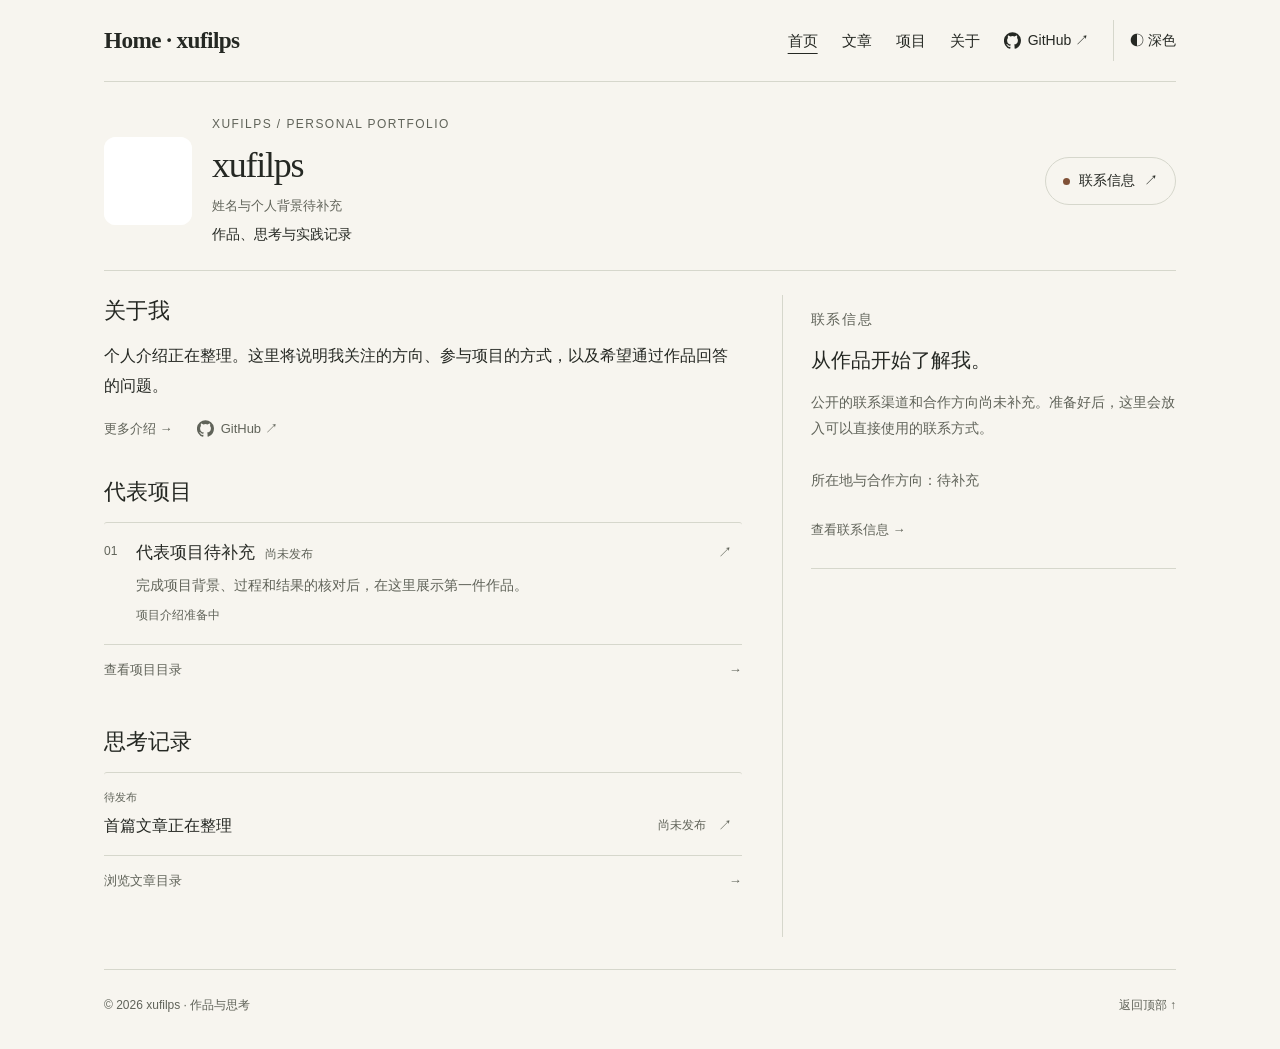
==== index.html @ 19812575 "fix: refine mobile heading and profile placeholders" ====
<!doctype html>
<html lang="zh-CN">
<head>
  <meta charset="utf-8">
  <meta name="viewport" content="width=device-width, initial-scale=1">
  <meta name="description" content="xufilps 的个人作品集：项目、思考与实践记录。">
  <meta name="color-scheme" content="light dark">
  <title>Home · xufilps</title>
  <link rel="stylesheet" href="styles.css">
  <script src="theme.js" defer></script>
</head>
<body>
  <a class="skip-link" href="#main">跳至正文</a>
  <div class="site-shell" id="top">
    <header class="site-header">
      <a class="brand" href="./">Home · xufilps</a>
      <nav class="site-nav" aria-label="主导航">
        <a href="./" aria-current="page">首页</a>
        <a href="writing/">文章</a>
        <a href="projects/">项目</a>
        <a href="about/">关于</a>
      </nav>
      <a class="github-nav" href="https://github.com/xufilps" target="_blank" rel="noopener noreferrer" aria-label="xufilps 的 GitHub 主页">GitHub ↗</a>
      <button class="theme-toggle" type="button" data-theme-toggle aria-label="切换至深色模式" aria-pressed="false" hidden>◐ 深色</button>
    </header>

    <main id="main">
      <section class="compact-intro" aria-labelledby="home-title">
        <img class="small-portrait" src="assets/avatar-placeholder.svg" width="88" height="88" alt="头像占位图（待补充）">
        <div class="identity">
          <p class="eyebrow">XUFILPS / PERSONAL PORTFOLIO</p>
          <h1 id="home-title">xufilps</h1>
          <p class="identity-meta">姓名与个人背景待补充</p>
          <p class="intro-role">作品、思考与实践记录</p>
        </div>
        <a class="contact-pill" href="about/#contact"><span class="status-dot" aria-hidden="true"></span>联系信息 <span aria-hidden="true">↗</span></a>
      </section>

      <div class="home-layout">
        <div class="home-primary">
          <section class="home-section intro-section" aria-labelledby="about-heading">
            <div class="section-label"><h2 id="about-heading">关于我</h2></div>
            <div class="section-content">
              <p class="intro-text">个人介绍正在整理。这里将说明我关注的方向、参与项目的方式，以及希望通过作品回答的问题。</p>
              <div class="inline-links"><a href="about/">更多介绍 →</a><a class="github-link" href="https://github.com/xufilps" target="_blank" rel="noopener noreferrer">GitHub ↗</a></div>
            </div>
          </section>

          <section class="home-section" aria-labelledby="project-heading">
            <div class="section-label"><h2 id="project-heading">代表项目</h2></div>
            <div class="section-content">
              <!-- 用真实项目替换此行：名称、状态、自己的贡献、过程证据、结果和技术或材料。 -->
              <a class="repo-row" href="projects/">
                <span class="row-number">01</span>
                <span class="repo-content"><span class="repo-title"><strong>代表项目待补充</strong><small>尚未发布</small></span><span class="repo-description">完成项目背景、过程和结果的核对后，在这里展示第一件作品。</span><span class="repo-tech">项目介绍准备中</span></span>
                <span class="row-arrow" aria-hidden="true">↗</span>
              </a>
              <a class="more-link" href="projects/">查看项目目录 <span aria-hidden="true">→</span></a>
            </div>
          </section>

          <section class="home-section" aria-labelledby="essay-heading">
            <div class="section-label"><h2 id="essay-heading">思考记录</h2></div>
            <div class="section-content">
              <!-- 发布真实文章后，在这里加入分类、标题、阅读时间和文章链接。 -->
              <a class="essay-row" href="writing/"><span class="essay-category">待发布</span><strong>首篇文章正在整理</strong><span class="essay-time">尚未发布</span><span class="row-arrow" aria-hidden="true">↗</span></a>
              <a class="more-link" href="writing/">浏览文章目录 <span aria-hidden="true">→</span></a>
            </div>
          </section>
        </div>

        <aside class="home-rail" aria-label="联系概览">
          <section class="rail-block"><p class="eyebrow">联系信息</p><h2>从作品开始了解我。</h2><p>公开的联系渠道和合作方向尚未补充。准备好后，这里会放入可以直接使用的联系方式。</p><p class="rail-detail">所在地与合作方向：待补充</p><a href="about/#contact">查看联系信息 →</a></section>
        </aside>
      </div>
    </main>

    <footer class="site-footer"><span>© 2026 xufilps · 作品与思考</span><a href="#top">返回顶部 ↑</a></footer>
  </div>
</body>
</html>
---- styles.css ----
@charset "UTF-8";

:root {
  color-scheme: light;
  --paper: #f7f5ef;
  --soft: #ebe8df;
  --ink: #252823;
  --muted: #606359;
  --line: #d6d7cc;
  --accent: #805137;
  --serif: Georgia, "Songti SC", "Noto Serif CJK SC", SimSun, serif;
  font-family: -apple-system, BlinkMacSystemFont, "Segoe UI", "PingFang SC", sans-serif;
  font-synthesis: none;
  text-rendering: optimizeLegibility;
}

:root[data-theme="dark"] {
  color-scheme: dark;
  --paper: #20231f;
  --soft: #2d332a;
  --ink: #eae9df;
  --muted: #b4b7aa;
  --line: #41463d;
  --accent: #e4b292;
}

@media (prefers-color-scheme: dark) {
  :root:not([data-theme]) {
    color-scheme: dark;
    --paper: #20231f;
    --soft: #2d332a;
    --ink: #eae9df;
    --muted: #b4b7aa;
    --line: #41463d;
    --accent: #e4b292;
  }
}

* { box-sizing: border-box; }
html { scroll-behavior: smooth; }
body { margin: 0; background: var(--paper); color: var(--ink); font-size: 16px; line-height: 1.8; }
a { color: inherit; text-decoration: none; }
a:hover { color: var(--accent); }
button { color: inherit; font: inherit; cursor: pointer; }
a:focus-visible, button:focus-visible { outline: 2px solid var(--accent); outline-offset: 5px; }
h1, h2, h3, p { margin-top: 0; }
h1, h2, h3 { text-wrap: balance; }
p { line-height: 1.85; }
img { display: block; max-width: 100%; height: auto; }
.skip-link { position: fixed; top: -5rem; left: 1rem; z-index: 10; padding: .6rem .9rem; background: var(--ink); color: var(--paper); }
.skip-link:focus { top: 1rem; }
.site-shell { max-width: 1168px; margin-inline: auto; padding: 0 48px; }

.site-header { display: flex; align-items: center; gap: 24px; padding: 20px 0; border-bottom: 1px solid var(--line); }
.brand { margin-right: auto; font: 600 1.45rem/1.4 var(--serif); letter-spacing: -.025em; white-space: nowrap; }
.site-nav { display: flex; align-items: center; gap: 24px; }
.site-nav a { font-size: .9375rem; white-space: nowrap; }
.site-nav a[aria-current="page"] { text-decoration: underline; text-underline-offset: 7px; }
.github-nav { white-space: nowrap; font-size: .875rem; }
.github-nav, .github-link { display: inline-flex; align-items: center; gap: 7px; }
.github-nav::before, .github-link::before { content: ""; flex: none; width: 17px; height: 17px; background: currentColor; -webkit-mask: url("assets/github-mark.svg") center / contain no-repeat; mask: url("assets/github-mark.svg") center / contain no-repeat; }
.theme-toggle { padding: 8px 0 8px 16px; border: 0; border-left: 1px solid var(--line); background: transparent; font-size: .875rem; white-space: nowrap; }
.theme-toggle[hidden] { display: none; }
main { min-height: 65vh; padding-top: 32px; }
.eyebrow { margin-bottom: .5rem; color: var(--muted); font-size: .75rem; line-height: 1.8; letter-spacing: .12em; }

.compact-intro { display: flex; align-items: center; gap: 20px; padding: 0 0 22px; margin-bottom: 24px; border-bottom: 1px solid var(--line); }
.small-portrait, .about-avatar { flex: none; width: 88px; height: 88px; border-radius: 12px; background: #fff; object-fit: cover; }
.identity { flex: 1; min-width: 0; }
.identity h1 { margin: 4px 0 8px; font: 500 2.25rem/1.2 var(--serif); letter-spacing: -.035em; }
.identity-meta { margin: 0; color: var(--muted); font-size: .8125rem; line-height: 1.7; }
.intro-role { margin: 5px 0 0; font-size: .875rem; }
.contact-pill { display: inline-flex; align-items: center; gap: 9px; margin-left: 16px; padding: 10px 17px; border: 1px solid var(--line); border-radius: 24px; font-size: .875rem; white-space: nowrap; }
.contact-pill:hover { color: var(--ink); box-shadow: 0 3px 12px #0000000d; transform: translateY(-1px); }
.status-dot { width: 7px; height: 7px; border-radius: 50%; background: var(--accent); }

.home-layout { display: grid; grid-template-columns: minmax(0, 1.618fr) minmax(0, 1fr); gap: 40px; }
.home-primary, .section-content, .home-rail { min-width: 0; }
.home-section { margin-bottom: 32px; }
.section-label { display: flex; align-items: baseline; gap: 12px; margin-bottom: 15px; }
.section-label h2 { margin: 0; font: 500 1.4rem/1.4 var(--serif); }
.intro-text { margin: 0 0 12px; font-size: 1rem; }
.inline-links { display: flex; gap: 24px; color: var(--muted); font-size: .8125rem; }
.inline-links a { padding: 4px 0; }
.home-rail { padding-left: 28px; border-left: 1px solid var(--line); }
.rail-block { padding-bottom: 24px; border-bottom: 1px solid var(--line); }
.rail-block h2 { margin: 9px 0 13px; font: 500 1.25rem/1.65 var(--serif); }
.rail-block p { margin: 12px 0; color: var(--muted); font-size: .875rem; }
.rail-block .rail-detail { margin-top: 26px; }
.rail-block a { display: inline-block; margin-top: 12px; color: var(--muted); font-size: .8125rem; }

.repo-row { display: grid; grid-template-columns: 22px minmax(0, 1fr) 16px; gap: 10px; padding: 17px 8px 17px 0; border-top: 1px solid var(--line); border-radius: 3px; }
.row-number { color: var(--muted); font-size: .75rem; font-variant-numeric: tabular-nums; line-height: 1.9; }
.repo-content, .repo-title, .repo-description, .repo-tech { display: block; }
.repo-title { display: flex; flex-wrap: wrap; align-items: baseline; gap: 5px 10px; }
.repo-title strong { font: 500 1.06rem/1.5 var(--serif); }
.repo-title small, .repo-tech { color: var(--muted); font-size: .75rem; }
.repo-description { margin: 7px 0; color: var(--muted); font-size: .875rem; line-height: 1.8; }
.row-arrow { color: var(--muted); font-size: .875rem; }
.repo-row:hover, .essay-row:hover { background: var(--soft); color: var(--ink); }
.more-link { display: flex; justify-content: space-between; padding: 13px 0; border-top: 1px solid var(--line); color: var(--muted); font-size: .8125rem; }
.essay-row { display: grid; grid-template-columns: minmax(0, 1fr) auto 16px; gap: 5px 12px; padding: 15px 8px 15px 0; border-top: 1px solid var(--line); border-radius: 3px; }
.essay-category { grid-column: 1 / -1; color: var(--muted); font-size: .6875rem; }
.essay-row strong { font: 500 1rem/1.65 var(--serif); }
.essay-time { color: var(--muted); font-size: .75rem; white-space: nowrap; line-height: 2; }

.page-intro { max-width: 850px; margin-bottom: 30px; }
.page-intro h1 { margin: 12px 0; font: 500 2.6rem/1.4 var(--serif); letter-spacing: -.03em; }
.page-intro > p:last-child { color: var(--muted); font-size: 1rem; }
.project-index { display: grid; grid-template-columns: repeat(2, minmax(0, 1fr)); gap: 0 40px; }
.project-entry { min-width: 0; padding: 25px 0; border-top: 1px solid var(--line); }
.project-entry-head { display: flex; gap: 16px; }
.project-entry h2 { margin: 5px 0 14px; font: 500 1.45rem/1.5 var(--serif); }
.project-entry p { margin: 0 0 12px; color: var(--muted); font-size: .9375rem; }
.project-entry .project-boundary, .repo-status, .source-note { color: var(--muted); font-size: .8125rem; }
.source-note { margin-top: 24px; }
.filters { display: flex; gap: 8px; margin-bottom: 20px; }
.filters button { padding: 9px 14px; border: 1px solid var(--line); border-radius: 2px; background: transparent; font-size: .875rem; }
.filters button[aria-pressed="true"] { border-color: var(--ink); background: var(--ink); color: var(--paper); }
.result-count { color: var(--muted); font-size: .875rem; }
.post-grid { display: grid; grid-template-columns: repeat(3, minmax(0, 1fr)); gap: 0 35px; }
.post-card { display: flex; flex-direction: column; padding: 26px 0 35px; border-top: 1px solid var(--line); }
.card-meta { display: flex; flex-direction: column; gap: 6px; margin-bottom: 20px; color: var(--muted); font-size: .875rem; }
.post-card h2 { margin-bottom: 14px; font: 500 1.4rem/1.6 var(--serif); }
.post-card p { color: var(--muted); font-size: .9375rem; }
.card-bottom { display: flex; justify-content: space-between; margin-top: auto; padding-top: 12px; color: var(--muted); font-size: .75rem; }
.about-layout { display: grid; grid-template-columns: minmax(0, 1.618fr) minmax(0, 1fr); gap: 40px; }
.prose h2 { margin: 30px 0 18px; font: 500 1.6rem/1.6 var(--serif); }
.prose h2:first-child { margin-top: 0; }
.prose p { margin: 0 0 22px; font-size: 1.0625rem; line-height: 2.1; }
#contact { scroll-margin-top: 2rem; }
.profile-note { align-self: start; padding: 24px; background: var(--soft); }
.about-avatar { width: 112px; height: 112px; margin-bottom: 24px; }
.profile-note h2 { margin-bottom: 18px; font: 500 2rem/1.3 var(--serif); }
.profile-note dl { margin: 0; font-size: .875rem; }
.profile-note dt { margin-top: 18px; color: var(--muted); }
.profile-note dd { margin: 3px 0 0; }
.site-footer { display: flex; justify-content: space-between; gap: 20px; margin-top: 32px; padding: 25px 0 32px; border-top: 1px solid var(--line); color: var(--muted); font-size: .75rem; }

@media (max-width: 1050px) {
  .site-shell { padding: 0 28px; }
  .site-header { gap: 18px; }
  .home-layout { gap: 28px; }
  .home-rail { padding-left: 22px; }
}

@media (max-width: 850px) {
  .project-index { gap: 0 24px; }
  .post-grid { grid-template-columns: repeat(2, minmax(0, 1fr)); }
}

@media (max-width: 700px) {
  .site-shell { padding: 0 20px; }
  .site-header { flex-wrap: wrap; gap: 10px 14px; padding: 14px 0; }
  .brand { font-size: 1.25rem; }
  .site-nav { order: 3; width: 100%; justify-content: space-between; gap: 12px; }
  .site-nav a, .github-nav, .theme-toggle { font-size: .8125rem; }
  .theme-toggle { padding-left: 12px; }
  main { padding-top: 24px; }
  .compact-intro { display: grid; grid-template-columns: 64px minmax(0, 1fr); gap: 12px 16px; margin-bottom: 24px; }
  .small-portrait { width: 64px; height: 64px; }
  .identity h1 { margin: 4px 0; font-size: 1.8rem; }
  .identity .eyebrow { font-size: .625rem; }
  .identity-meta { font-size: .75rem; }
  .intro-role { font-size: .8125rem; }
  .contact-pill { grid-column: 2; justify-self: start; margin: 0; padding: 9px 12px; }
  .home-layout { display: block; }
  .home-rail { padding: 24px 0 0; border-left: 0; border-top: 1px solid var(--line); }
  .home-section { margin-bottom: 28px; }
  .section-label h2 { font-size: 1.25rem; }
  .essay-row { grid-template-columns: minmax(0, 1fr) 16px; }
  .essay-time { display: none; }
  .page-intro h1 { font-size: 2rem; }
  .page-intro .project-title { font-size: clamp(1.625rem, 8.5vw, 2rem); text-wrap: wrap; }
  .project-title span { display: block; }
  .project-index, .post-grid { grid-template-columns: 1fr; }
  .card-meta { flex-direction: row; justify-content: space-between; }
  .about-layout { display: block; }
  .about-layout .profile-note { margin-top: 30px; }
  .prose p { font-size: 1rem; }
  .site-footer { flex-direction: column; gap: 6px; margin-top: 50px; }
}

@media (prefers-reduced-motion: reduce) { html { scroll-behavior: auto; } }
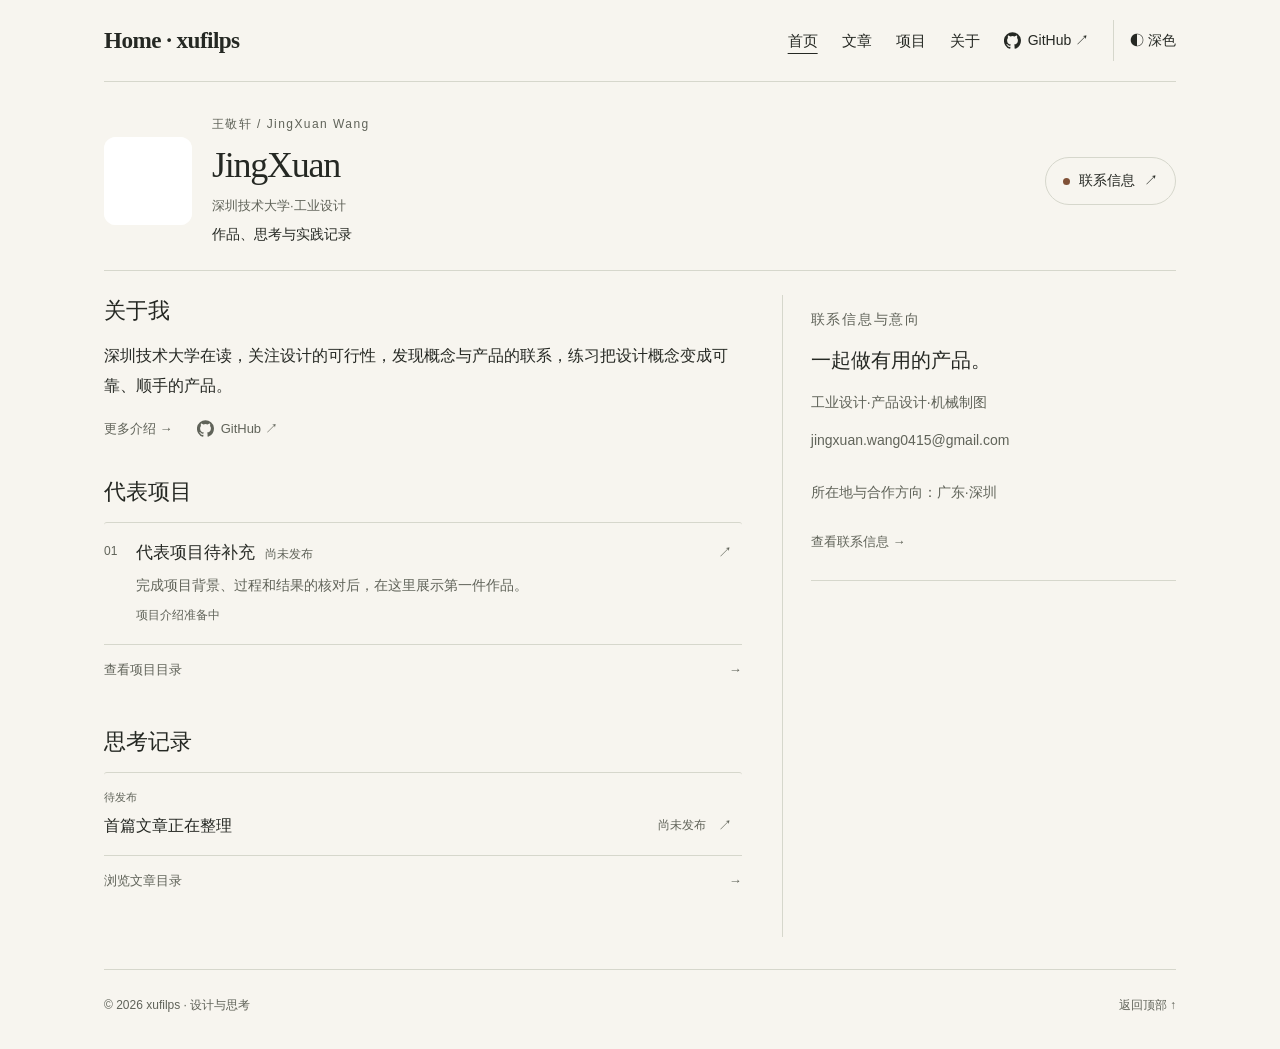
==== commit 81b37952: "更新了个人信息" ====
--- a/index.html
+++ b/index.html
@@ -28,9 +28,9 @@
       <section class="compact-intro" aria-labelledby="home-title">
         <img class="small-portrait" src="assets/avatar-placeholder.svg" width="88" height="88" alt="头像占位图（待补充）">
         <div class="identity">
-          <p class="eyebrow">XUFILPS / PERSONAL PORTFOLIO</p>
-          <h1 id="home-title">xufilps</h1>
-          <p class="identity-meta">姓名与个人背景待补充</p>
+          <p class="eyebrow">王敬轩 / JingXuan Wang</p>
+          <h1 id="home-title">JingXuan</h1>
+          <p class="identity-meta">深圳技术大学·工业设计</p>
           <p class="intro-role">作品、思考与实践记录</p>
         </div>
         <a class="contact-pill" href="about/#contact"><span class="status-dot" aria-hidden="true"></span>联系信息 <span aria-hidden="true">↗</span></a>
@@ -41,7 +41,7 @@
           <section class="home-section intro-section" aria-labelledby="about-heading">
             <div class="section-label"><h2 id="about-heading">关于我</h2></div>
             <div class="section-content">
-              <p class="intro-text">个人介绍正在整理。这里将说明我关注的方向、参与项目的方式，以及希望通过作品回答的问题。</p>
+              <p class="intro-text">深圳技术大学在读，关注设计的可行性，发现概念与产品的联系，练习把设计概念变成可靠、顺手的产品。</p>
               <div class="inline-links"><a href="about/">更多介绍 →</a><a class="github-link" href="https://github.com/xufilps" target="_blank" rel="noopener noreferrer">GitHub ↗</a></div>
             </div>
           </section>
@@ -70,12 +70,17 @@
         </div>
 
         <aside class="home-rail" aria-label="联系概览">
-          <section class="rail-block"><p class="eyebrow">联系信息</p><h2>从作品开始了解我。</h2><p>公开的联系渠道和合作方向尚未补充。准备好后，这里会放入可以直接使用的联系方式。</p><p class="rail-detail">所在地与合作方向：待补充</p><a href="about/#contact">查看联系信息 →</a></section>
+          <section class="rail-block"><p class="eyebrow">联系信息与意向</p>
+            <h2>一起做有用的产品。</h2>
+            <p>工业设计·产品设计·机械制图</p>
+            <p>jingxuan.wang0415@gmail.com</p>
+            <p class="rail-detail">所在地与合作方向：广东·深圳</p>
+            <a href="about/#contact">查看联系信息 →</a></section>
         </aside>
       </div>
     </main>
 
-    <footer class="site-footer"><span>© 2026 xufilps · 作品与思考</span><a href="#top">返回顶部 ↑</a></footer>
+    <footer class="site-footer"><span>© 2026 xufilps · 设计与思考</span><a href="#top">返回顶部 ↑</a></footer>
   </div>
 </body>
 </html>
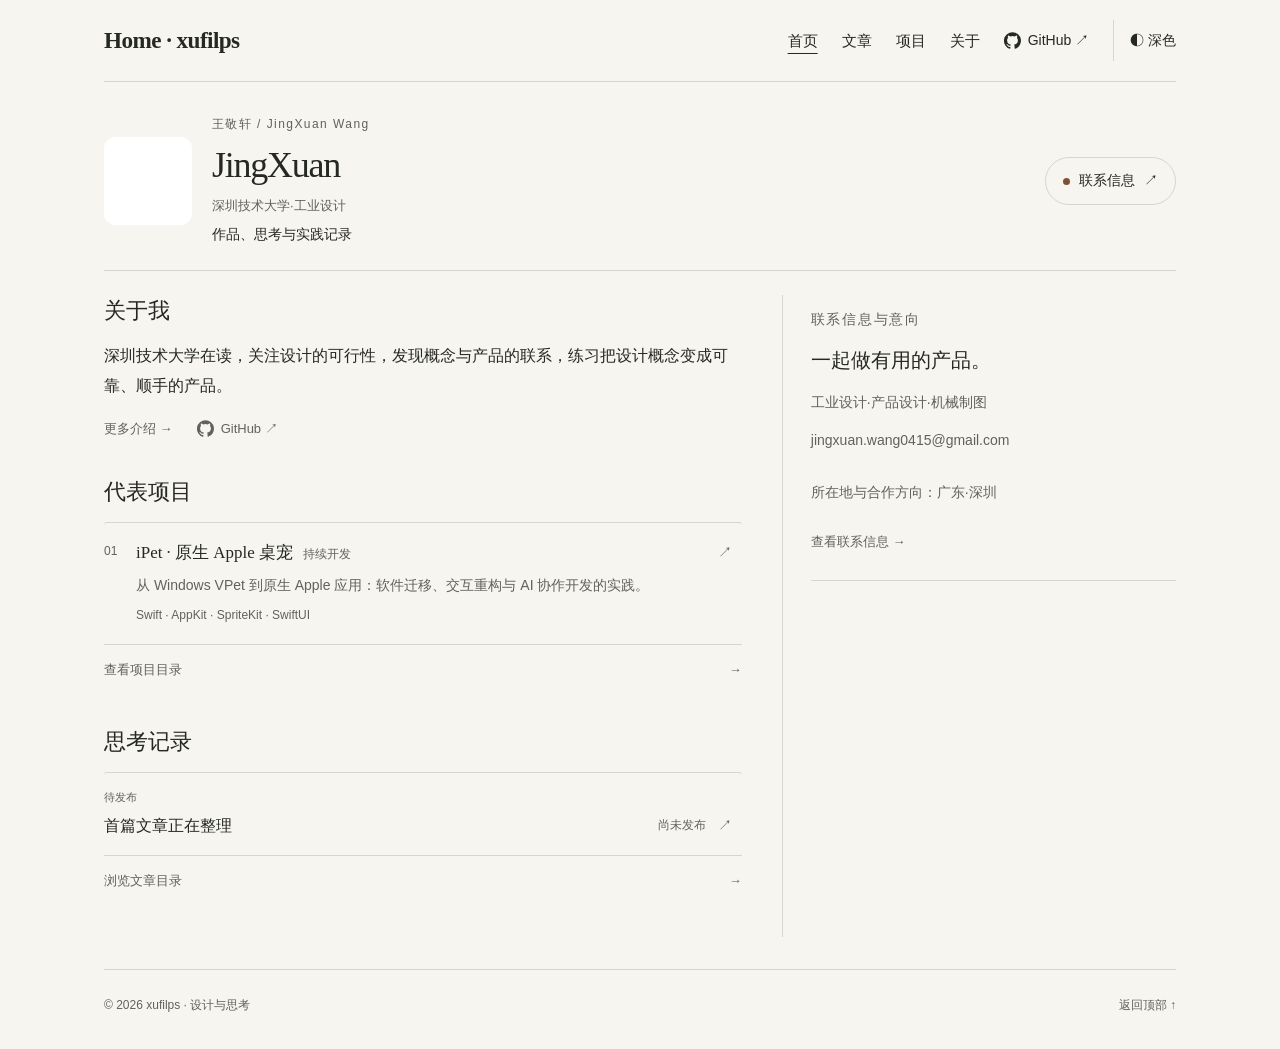
==== commit 5a338d0d: "feat: publish iPet project article and portfolio links" ====
--- a/index.html
+++ b/index.html
@@ -5,6 +5,9 @@
   <meta name="viewport" content="width=device-width, initial-scale=1">
   <meta name="description" content="xufilps 的个人作品集：项目、思考与实践记录。">
   <meta name="color-scheme" content="light dark">
+  <meta name="apple-mobile-web-app-title" content="xufilps">
+  <link rel="icon" href="assets/site-icon.svg" type="image/svg+xml">
+  <link rel="apple-touch-icon" href="apple-touch-icon.png" sizes="180x180">
   <title>Home · xufilps</title>
   <link rel="stylesheet" href="styles.css">
   <script src="theme.js" defer></script>
@@ -49,10 +52,9 @@
           <section class="home-section" aria-labelledby="project-heading">
             <div class="section-label"><h2 id="project-heading">代表项目</h2></div>
             <div class="section-content">
-              <!-- 用真实项目替换此行：名称、状态、自己的贡献、过程证据、结果和技术或材料。 -->
-              <a class="repo-row" href="projects/">
+              <a class="repo-row" href="projects/ipet/">
                 <span class="row-number">01</span>
-                <span class="repo-content"><span class="repo-title"><strong>代表项目待补充</strong><small>尚未发布</small></span><span class="repo-description">完成项目背景、过程和结果的核对后，在这里展示第一件作品。</span><span class="repo-tech">项目介绍准备中</span></span>
+                <span class="repo-content"><span class="repo-title"><strong>iPet · 原生 Apple 桌宠</strong><small>持续开发</small></span><span class="repo-description">从 Windows VPet 到原生 Apple 应用：软件迁移、交互重构与 AI 协作开发的实践。</span><span class="repo-tech">Swift · AppKit · SpriteKit · SwiftUI</span></span>
                 <span class="row-arrow" aria-hidden="true">↗</span>
               </a>
               <a class="more-link" href="projects/">查看项目目录 <span aria-hidden="true">→</span></a>
--- a/styles.css
+++ b/styles.css
@@ -124,6 +124,22 @@
 .post-card h2 { margin-bottom: 14px; font: 500 1.4rem/1.6 var(--serif); }
 .post-card p { color: var(--muted); font-size: .9375rem; }
 .card-bottom { display: flex; justify-content: space-between; margin-top: auto; padding-top: 12px; color: var(--muted); font-size: .75rem; }
+.article-page { max-width: 820px; margin-inline: auto; }
+.article-intro { margin-bottom: 32px; padding-bottom: 22px; border-bottom: 1px solid var(--line); }
+.article-intro .article-meta { margin: 10px 0 0; color: var(--muted); font-size: .875rem; }
+.article-body { max-width: 70ch; overflow-wrap: break-word; }
+.article-body h2 { margin: 2.25em 0 .7em; font: 500 1.65rem/1.45 var(--serif); }
+.article-body h3 { margin: 1.8em 0 .6em; font: 500 1.3rem/1.5 var(--serif); }
+.article-body p, .article-body ul, .article-body ol, .article-body blockquote { margin: 0 0 1.4em; }
+.article-body li + li { margin-top: .4em; }
+.article-body a { color: var(--accent); text-decoration: underline; text-underline-offset: 3px; }
+.article-body blockquote { padding-left: 1.2em; border-left: 3px solid var(--line); color: var(--muted); }
+.article-body pre { overflow-x: auto; padding: 16px; background: var(--soft); font-size: .875rem; line-height: 1.6; }
+.article-body :not(pre) > code { padding: .1em .25em; background: var(--soft); }
+.article-body img { margin: 1.7em auto; }
+.article-body figcaption { margin-top: -.8em; color: var(--muted); font-size: .8125rem; text-align: center; }
+.article-body hr { height: 0; margin: 2em 0; border: 0; border-top: 1px solid var(--line); }
+.article-back { display: inline-block; margin-top: 28px; color: var(--muted); font-size: .875rem; }
 .about-layout { display: grid; grid-template-columns: minmax(0, 1.618fr) minmax(0, 1fr); gap: 40px; }
 .prose h2 { margin: 30px 0 18px; font: 500 1.6rem/1.6 var(--serif); }
 .prose h2:first-child { margin-top: 0; }
@@ -182,3 +198,10 @@
 }
 
 @media (prefers-reduced-motion: reduce) { html { scroll-behavior: auto; } }
+
+/* Long project articles share the existing reading layout. */
+.project-toc { margin: 0 0 1.7em; padding: 14px 18px; border: 1px solid var(--line); border-radius: 3px; font-size: .875rem; }
+.project-toc summary { cursor: pointer; }
+.project-toc nav { margin-top: 14px; }
+.project-toc ul { padding-left: 1.4em; }
+.project-toc nav > ul { margin-bottom: 0; }
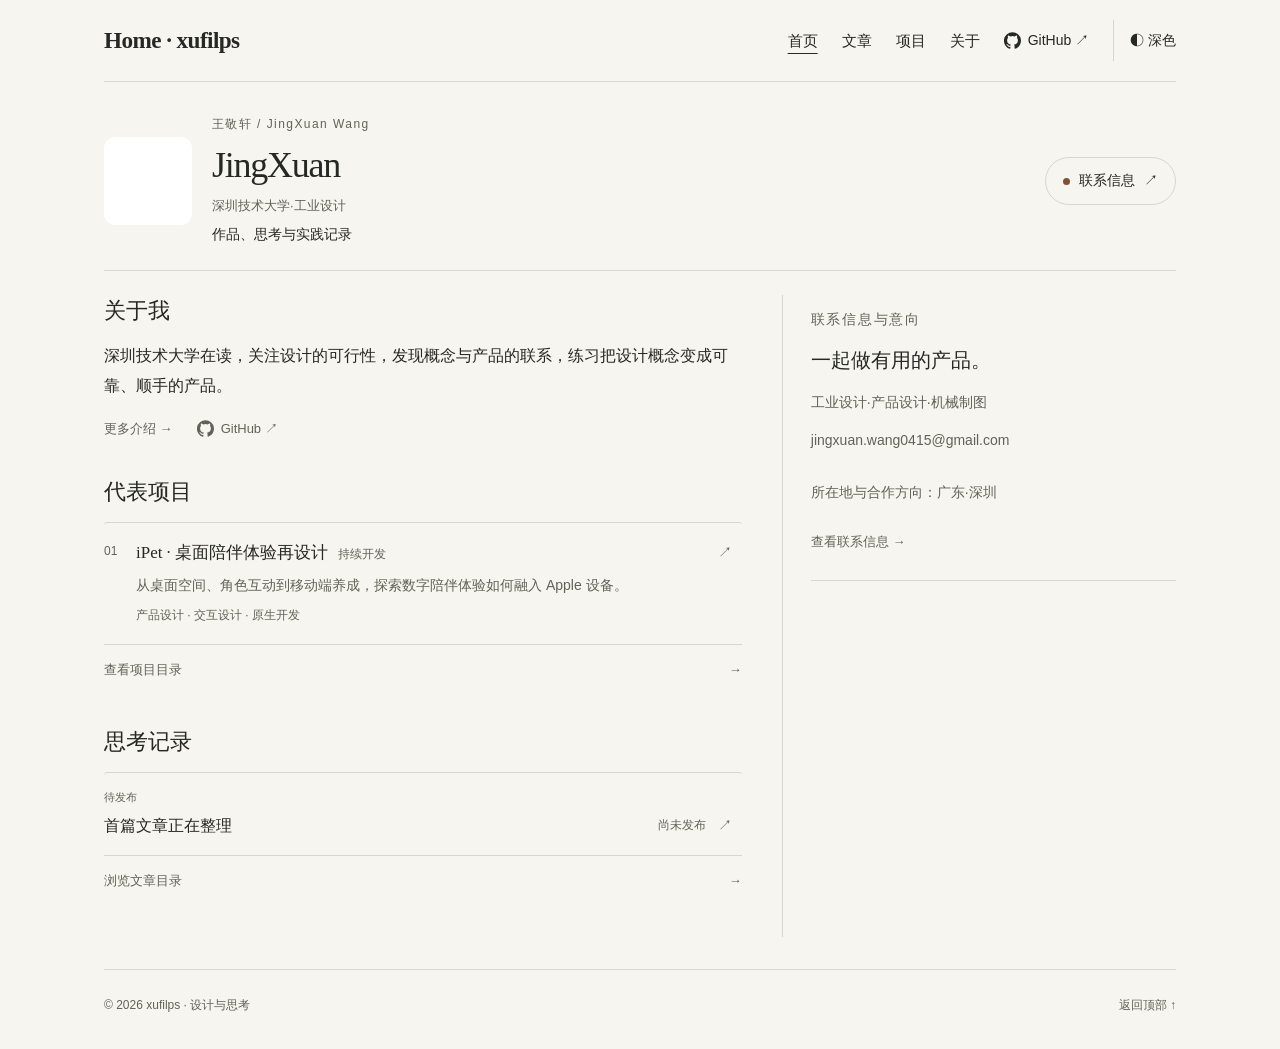
==== commit 0452014a: "content: replace iPet article with experience design case study" ====
--- a/index.html
+++ b/index.html
@@ -54,7 +54,7 @@
             <div class="section-content">
               <a class="repo-row" href="projects/ipet/">
                 <span class="row-number">01</span>
-                <span class="repo-content"><span class="repo-title"><strong>iPet · 原生 Apple 桌宠</strong><small>持续开发</small></span><span class="repo-description">从 Windows VPet 到原生 Apple 应用：软件迁移、交互重构与 AI 协作开发的实践。</span><span class="repo-tech">Swift · AppKit · SpriteKit · SwiftUI</span></span>
+                <span class="repo-content"><span class="repo-title"><strong>iPet · 桌面陪伴体验再设计</strong><small>持续开发</small></span><span class="repo-description">从桌面空间、角色互动到移动端养成，探索数字陪伴体验如何融入 Apple 设备。</span><span class="repo-tech">产品设计 · 交互设计 · 原生开发</span></span>
                 <span class="row-arrow" aria-hidden="true">↗</span>
               </a>
               <a class="more-link" href="projects/">查看项目目录 <span aria-hidden="true">→</span></a>
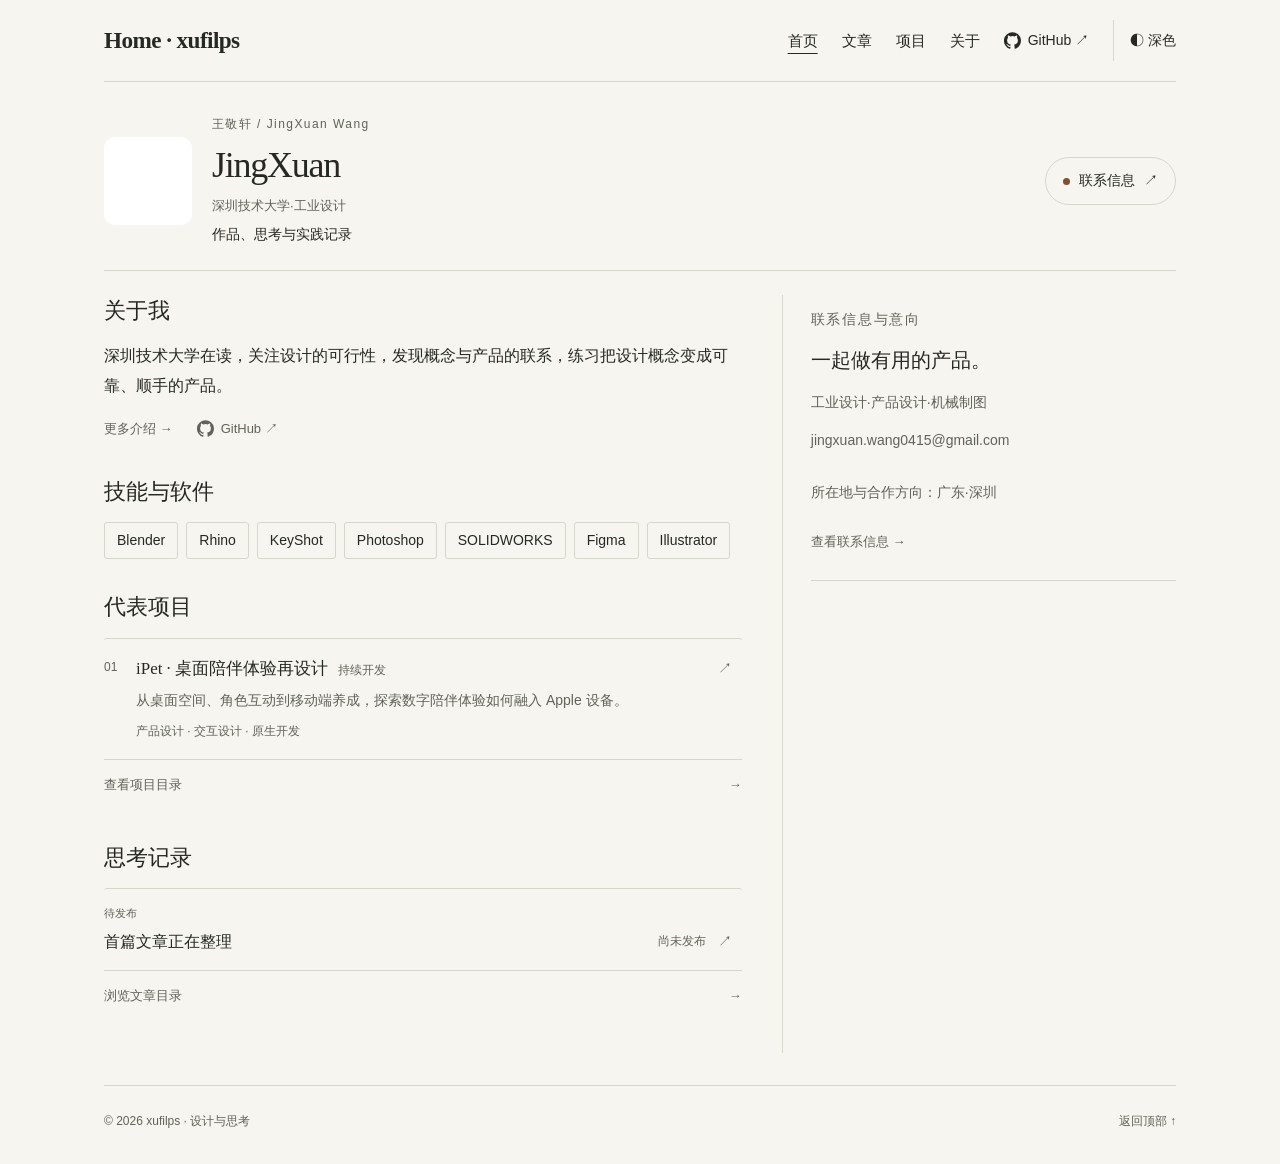
==== commit 91f54cd3: "feat: add software skills to homepage" ====
--- a/index.html
+++ b/index.html
@@ -49,6 +49,21 @@
             </div>
           </section>
 
+          <section class="home-section" aria-labelledby="skills-heading">
+            <div class="section-label"><h2 id="skills-heading">技能与软件</h2></div>
+            <div class="section-content">
+              <ul class="software-list" aria-label="我会的软件">
+                <li>Blender</li>
+                <li>Rhino</li>
+                <li>KeyShot</li>
+                <li>Photoshop</li>
+                <li>SOLIDWORKS</li>
+                <li>Figma</li>
+                <li>Illustrator</li>
+              </ul>
+            </div>
+          </section>
+
           <section class="home-section" aria-labelledby="project-heading">
             <div class="section-label"><h2 id="project-heading">代表项目</h2></div>
             <div class="section-content">
--- a/styles.css
+++ b/styles.css
@@ -205,3 +205,6 @@
 .project-toc nav { margin-top: 14px; }
 .project-toc ul { padding-left: 1.4em; }
 .project-toc nav > ul { margin-bottom: 0; }
+
+.software-list { display: flex; flex-wrap: wrap; gap: 8px; margin: 0; padding: 0; list-style: none; }
+.software-list li { padding: 5px 12px; border: 1px solid var(--line); border-radius: 3px; font-size: .875rem; line-height: 1.8; }
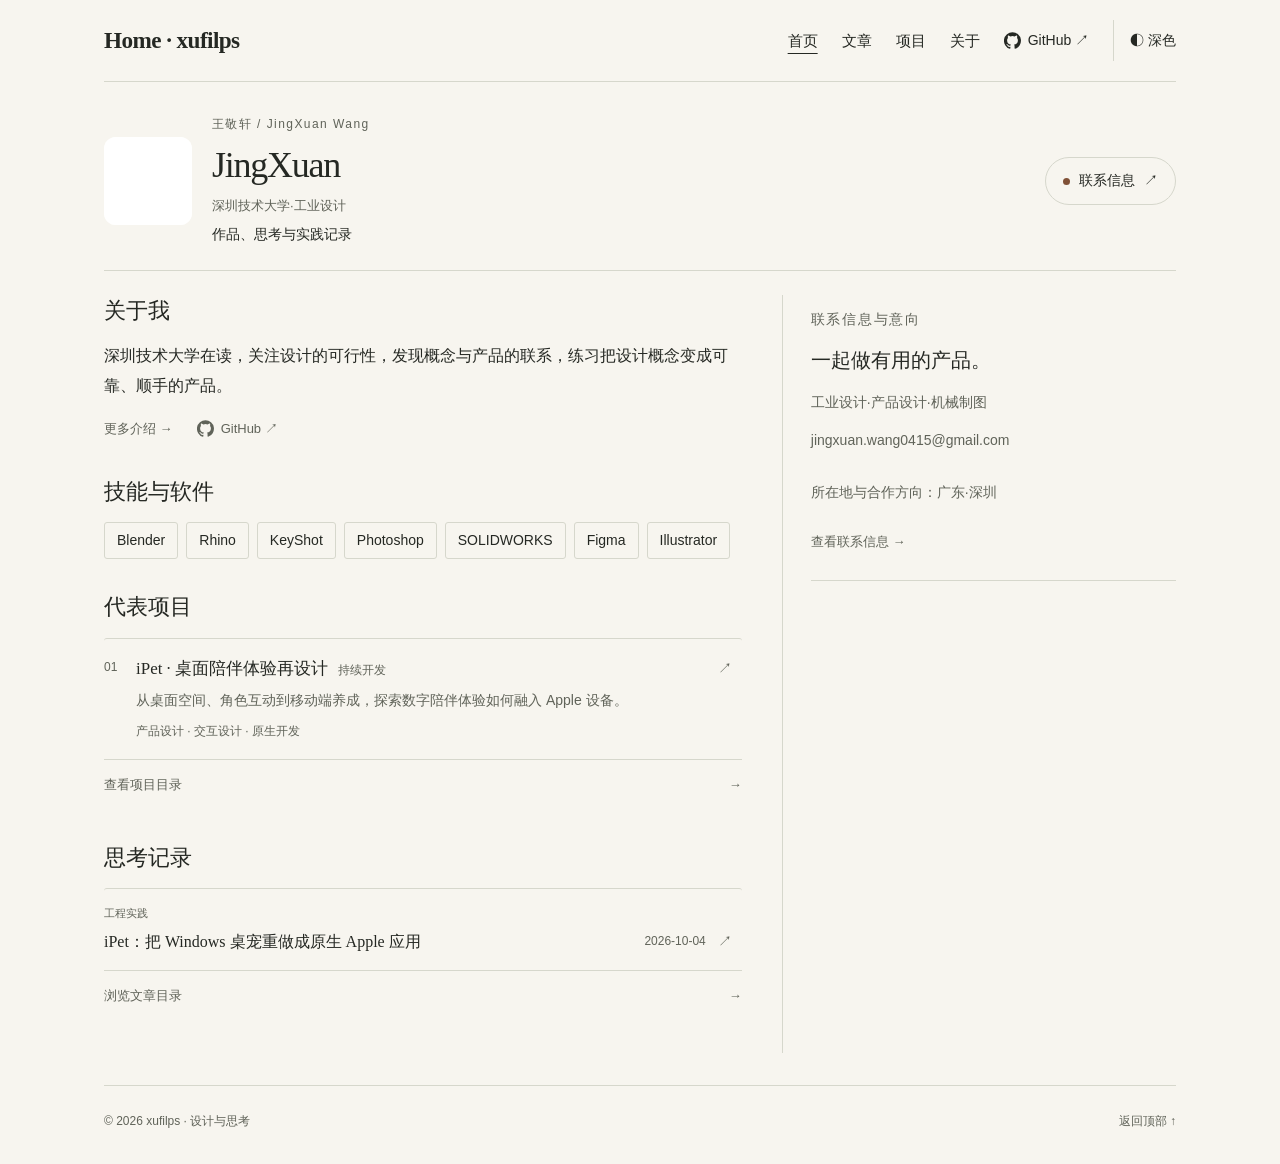
==== commit 7c85b84c: "feat: publish iPet engineering essay in writing" ====
--- a/index.html
+++ b/index.html
@@ -79,8 +79,7 @@
           <section class="home-section" aria-labelledby="essay-heading">
             <div class="section-label"><h2 id="essay-heading">思考记录</h2></div>
             <div class="section-content">
-              <!-- 发布真实文章后，在这里加入分类、标题、阅读时间和文章链接。 -->
-              <a class="essay-row" href="writing/"><span class="essay-category">待发布</span><strong>首篇文章正在整理</strong><span class="essay-time">尚未发布</span><span class="row-arrow" aria-hidden="true">↗</span></a>
+              <a class="essay-row" href="writing/ipet-native-apple/"><span class="essay-category">工程实践</span><strong>iPet：把 Windows 桌宠重做成原生 Apple 应用</strong><time class="essay-time" datetime="2026-10-04">2026-10-04</time><span class="row-arrow" aria-hidden="true">↗</span></a>
               <a class="more-link" href="writing/">浏览文章目录 <span aria-hidden="true">→</span></a>
             </div>
           </section>
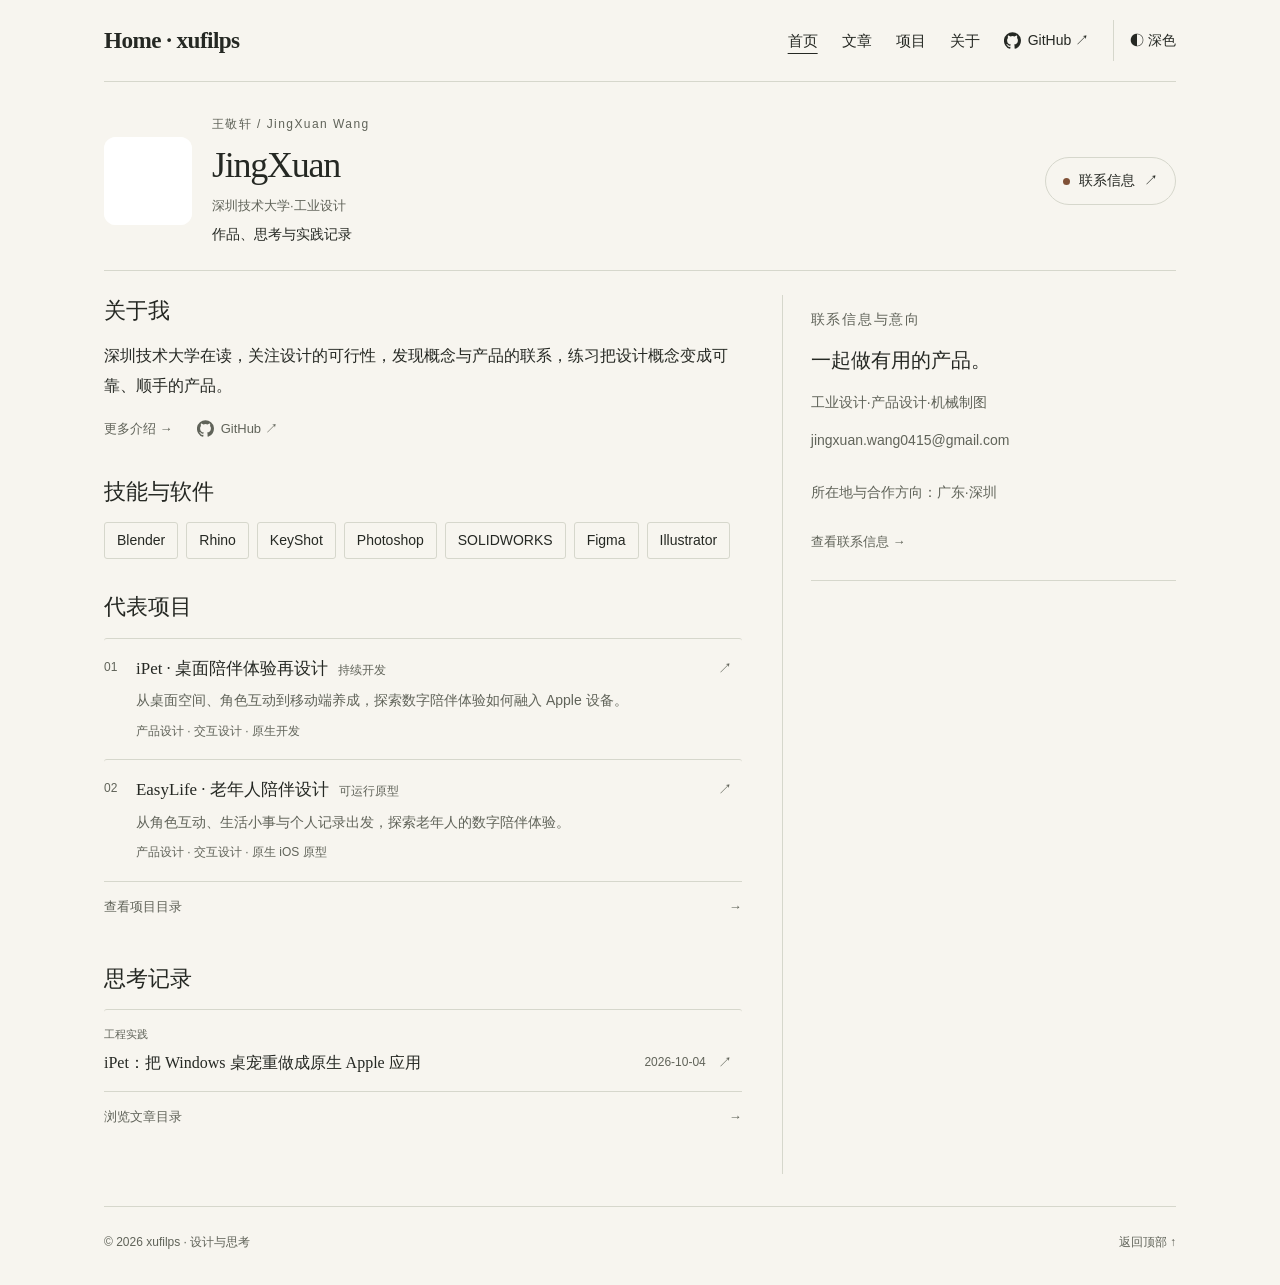
==== commit 98c62c24: "feat: publish EasyLife design project with screenshots" ====
--- a/index.html
+++ b/index.html
@@ -72,6 +72,11 @@
                 <span class="repo-content"><span class="repo-title"><strong>iPet · 桌面陪伴体验再设计</strong><small>持续开发</small></span><span class="repo-description">从桌面空间、角色互动到移动端养成，探索数字陪伴体验如何融入 Apple 设备。</span><span class="repo-tech">产品设计 · 交互设计 · 原生开发</span></span>
                 <span class="row-arrow" aria-hidden="true">↗</span>
               </a>
+              <a class="repo-row" href="projects/easylife/">
+                <span class="row-number">02</span>
+                <span class="repo-content"><span class="repo-title"><strong>EasyLife · 老年人陪伴设计</strong><small>可运行原型</small></span><span class="repo-description">从角色互动、生活小事与个人记录出发，探索老年人的数字陪伴体验。</span><span class="repo-tech">产品设计 · 交互设计 · 原生 iOS 原型</span></span>
+                <span class="row-arrow" aria-hidden="true">↗</span>
+              </a>
               <a class="more-link" href="projects/">查看项目目录 <span aria-hidden="true">→</span></a>
             </div>
           </section>
--- a/styles.css
+++ b/styles.css
@@ -208,3 +208,8 @@
 
 .software-list { display: flex; flex-wrap: wrap; gap: 8px; margin: 0; padding: 0; list-style: none; }
 .software-list li { padding: 5px 12px; border: 1px solid var(--line); border-radius: 3px; font-size: .875rem; line-height: 1.8; }
+
+.article-body img { max-height: 780px; width: auto; }
+.article-body table { display: block; max-width: 100%; overflow-x: auto; margin: 0 0 1.4em; border-collapse: collapse; font-size: .9375rem; }
+.article-body th, .article-body td { padding: 10px 14px; border: 1px solid var(--line); text-align: left; vertical-align: top; }
+.article-body th { background: var(--soft); }
